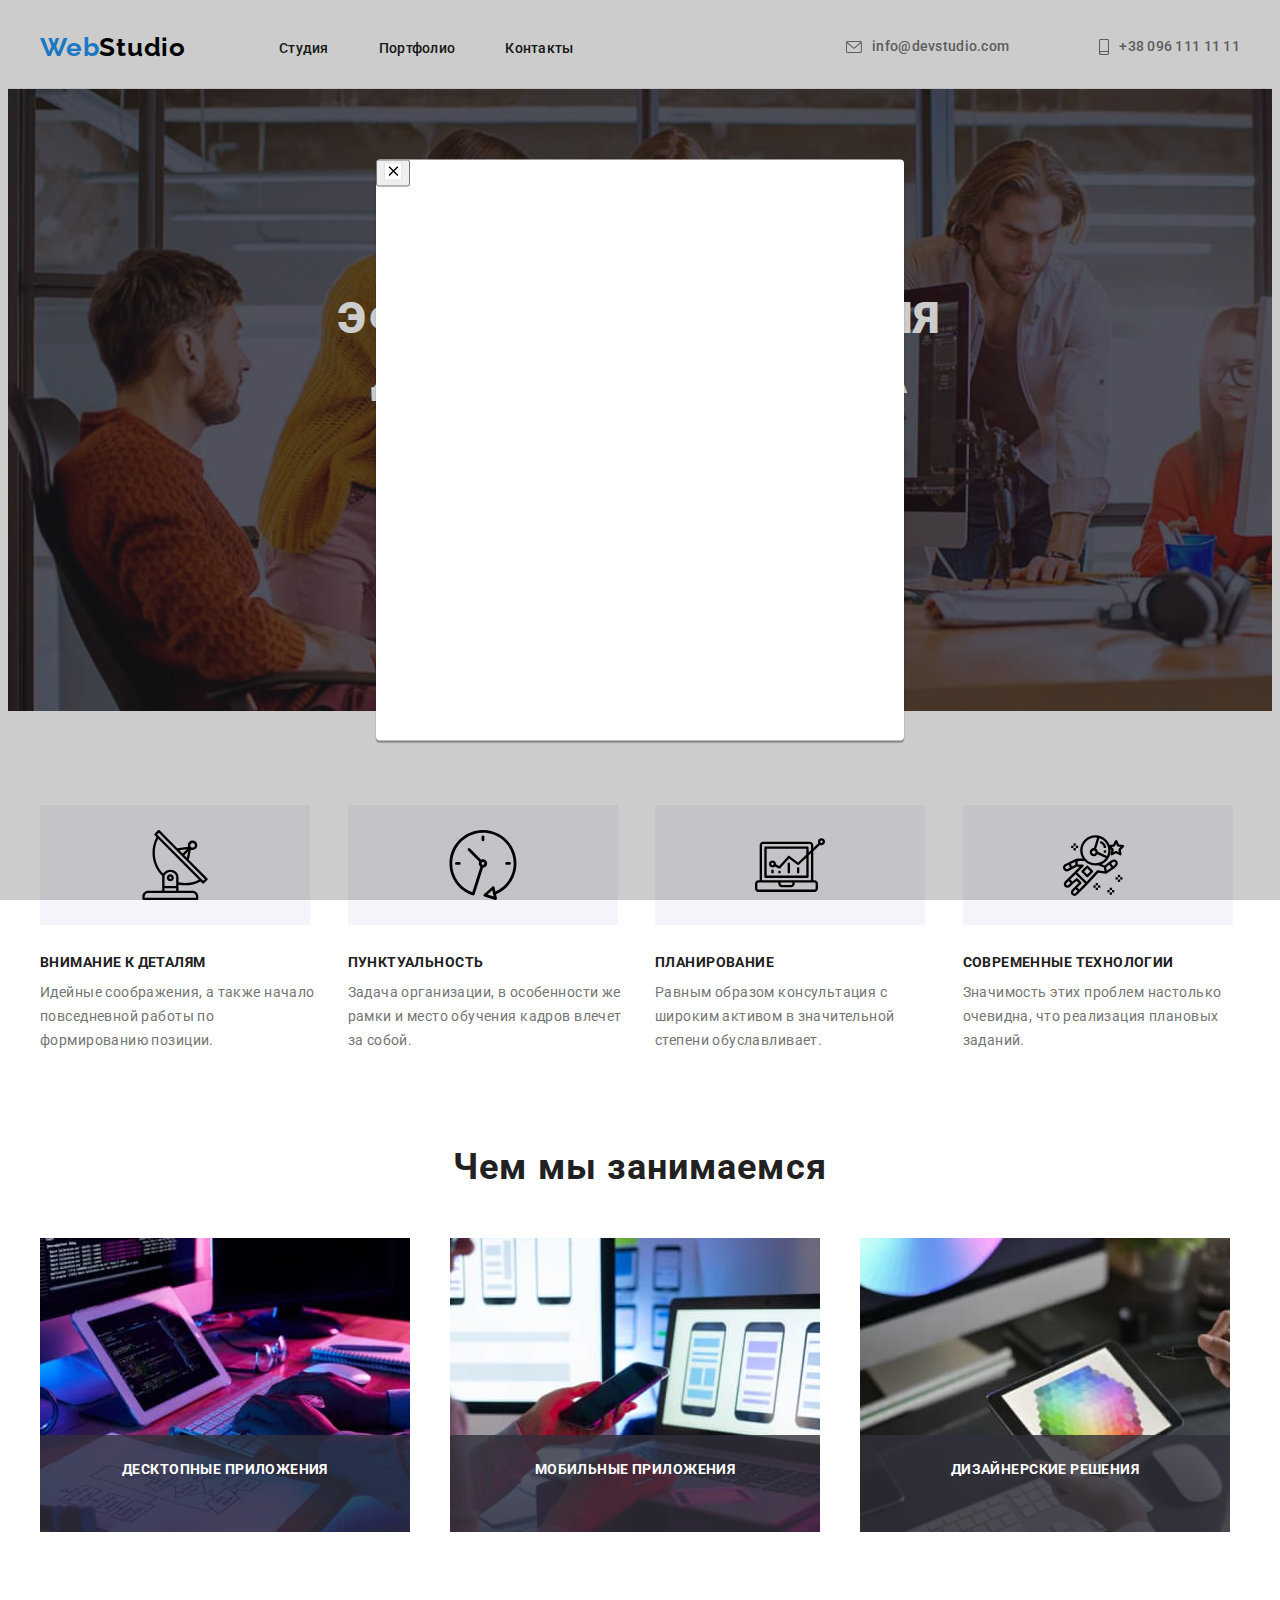
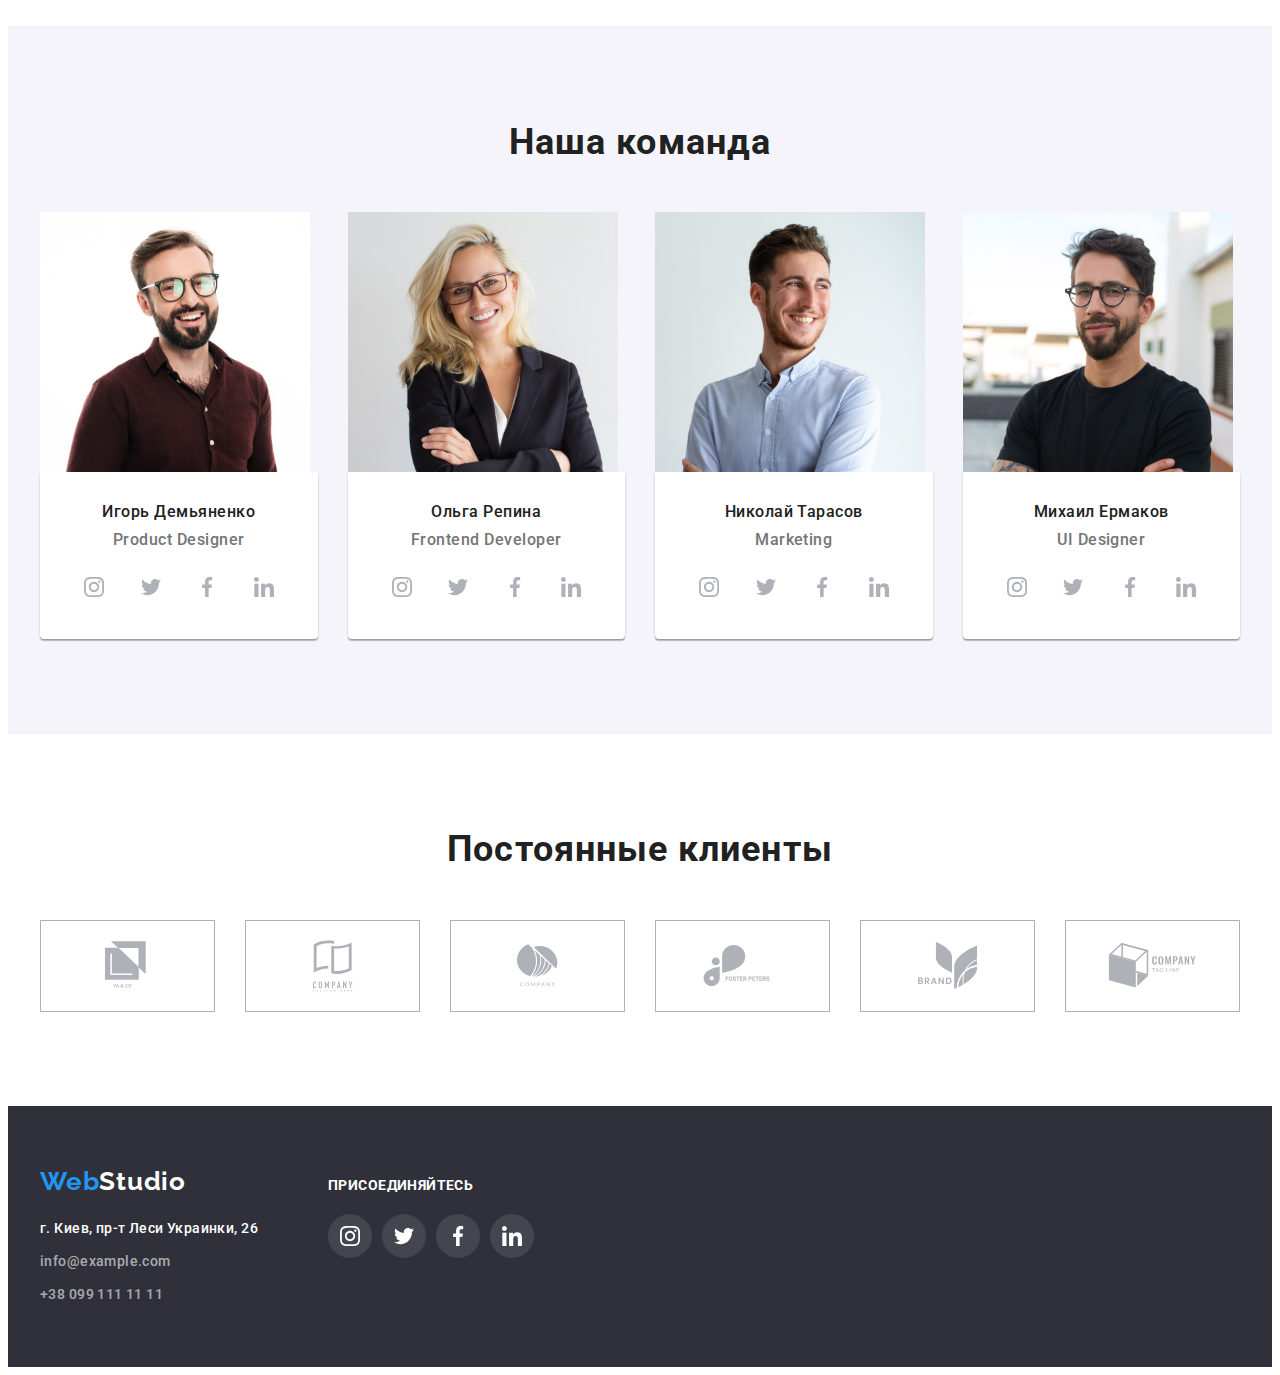
==== index.html @ c9450389 "hw5-1" ====
<!DOCTYPE html>
        <html lang="ru">
        <head>
            <meta charset="UTF-8">
            <meta name="viewport" content="width=device-width, initial-scale=1.0">
            <title>goit-markup-hw-01</title>
            <link rel="stylesheet" href="https://cdnjs.cloudflare.com/ajax/libs/modern-normalize/1.0.0/modern-normalize.min.css"
            integrity="sha512-ISS7cAi1PEhQ8jnbJpJZMd29NlhNj4AWYyLOSp2CE/CsHxTCu+r+t0D2yoJudVrd0/8fTVPUVDzY5Tvli75u/g=="
            crossorigin="anonymous" />
            <link rel="preconnect" href="https://fonts.gstatic.com">
            <link href="https://fonts.googleapis.com/css2?family=Raleway:wght@700&family=Roboto:wght@400;500;700;900&display=swap"
                rel="stylesheet">
            <link rel="stylesheet" href="https://cdnjs.cloudflare.com/ajax/libs/animate.css/4.1.1/animate.min.css" />
            <link rel="stylesheet" href="./css/styles.css">
        </head>
        
        <body>
         <header class="header">
             <div class="container">
                    <nav class="navigation">
                        <a class="logo link" href="./index.html" lang="en">Web<span class="header-logo">Studio</span></a>
                            <ul class="navigation-list list">
                                <li class="navigation-item">
                                        <a class="navigation-link link" href="">Студия</a>
                                    </li>
                                <li class="navigation-item">
                                        <a class="navigation-link link" href="./portfolio.html">Портфолио</a>
                                    </li>
                                <li class="navigation-item">
                                        <a class="navigation-link link" href="">Контакты</a>
                                </li>
                            </ul>
                    </nav>
                        <ul class="header-list list">
                            <li class="header-list-link">
                                <a class="mail-link link" href="mailto:info@devstudio.com">
                                    <svg class="mail-icon">
                                        <use href="./images/icons.svg#icon-envelope"></use>
                                    </svg>
                                    info@devstudio.com
                                </a>
                            </li>
                            <li class="header-list-link">
                                <a class="tel-link link" href="tel:+380961111111">
                                    <svg class="tel-icon">
                                        <use href="./images/icons.svg#icon-smartphone"></use>
                                    </svg>
                                    +38 096 111 11 11
                                </a>
                            </li>
                        </ul>
                </div>
         </header>
        

         <main>
            <!-- Hero-->
            <section class="hero">
                <div class="hero-center container">
                    <h1 class="hero-title">Эффективные решения для вашего бизнеса</h1>
                    <button class="modal-button" type="button">Заказать услугу</button>
                </div>
            </section>

           <!-- advantages-->
            <section class="advantages">
                <div class="container">
                    <h2 class="visually-hidden">Преимущества вебстудии</h2>
                    <ul class="advantages-list list">
                        <li class="advantages-list-item">
                            <div class="advantages-icon">
                                <svg class="features-icon">
                                    <use href="./images/icons.svg#icon-antenna"></use>
                                </svg>
                            </div>
                            <h3 class="advantages-title">Внимание к деталям</h3>
                            <p class="advantages-description">Идейные соображения, а также начало повседневной работы по формированию позиции.</p>
                        </li>
                        <li class="advantages-list-item"> 
                            <div class="advantages-icon">
                                <svg class="features-icon">
                                    <use href="./images/icons.svg#icon-clock"></use>
                                </svg>
                            </div>
                            <h3 class="advantages-title">Пунктуальность</h3>
                            <p class="advantages-description">Задача организации, в особенности же рамки и место обучения кадров влечет за собой.</p>
                        </li>
                        <li class="advantages-list-item">
                            <div class="advantages-icon">
                                <svg class="features-icon">
                                    <use href="./images/icons.svg#icon-diagram"></use>
                                </svg>
                            </div>
                            <h3 class="advantages-title">Планирование</h3>
                            <p class="advantages-description">Равным образом консультация с широким активом в значительной степени обуславливает.</p>
                        </li>
                        <li class="advantages-list-item">
                            <div class="advantages-icon">
                                <svg class="features-icon">
                                    <use href="./images/icons.svg#icon-astronaut"></use>
                                </svg>
                                    
                            </div>
                            <h3 class="advantages-title">Современные технологии</h3>
                            <p class="advantages-description">Значимость этих проблем настолько очевидна, что реализация плановых заданий.</p>
                        </li>
                    </ul>
                </div>
            </section>

            <!--about work-->
          <section class="work"> 
              <div class="container">
                    <h2 class="title">Чем мы занимаемся</h2>
                        <ul class="work-list list">
                            <li class="work-list-item">
                                <div class="work-thumb">
                                    <img src="./images/about_work/develop.jpg" width="370" height="294" alt="Разработка эффективных решений">
                                    <p class="work-list-paragraf">Десктопные приложения</p>
                                </div>
                            </li>
                            <li class="work-list-item">
                                <div class="work-thumb">
                                    <img src="./images/about_work/mobile.jpg" width="370" height="294" alt="Мобильны приложения">
                                    <p class="work-list-paragraf">Мобильные приложения</p>
                                </div>
                            </li>
                            <li class="work-list-item">
                                <div class="work-thumb">
                                    <img src="./images/about_work/color.jpg" width="370" height="294" alt="Графика">
                                    <p class="work-list-paragraf">Дизайнерские решения</p>
                                </div>
                            </li>
                        </ul>
                </div>
          </section>

            <!--team-->
          <section class="our-team">
                <div class="container">
                    <h2 class="title">Наша команда</h2>
                    <ul class="team-list list">
                        <li class="team-list-item">
                        <img src="./images/team/Igor.jpg" width="270" height="260" alt="Продакт менеджер">
                            <div class="team-list-content">
                                <h3 class="team">Игорь Демьяненко</h3>
                                <p class="team-position" lang="en">Product Designer</p>
                                <ul class="social-list list">
                                    <li class="social-list-item">
                                        <a href="" class="social-list-link link">
                                            <svg class="social-list-icon">
                                                <use href="./images/icons.svg#icon-instagram"></use>
                                            </svg>
                                        </a>
                                    </li>
                                    <li class="social-list-item">
                                        <a href="" class="social-list-link link">
                                            <svg class="social-list-icon">
                                                <use href="./images/icons.svg#icon-twitter"></use>
                                            </svg>
                                        </a>
                                    </li>
                                    <li class="social-list-item">
                                        <a href="" class="social-list-link link">
                                            <svg class="social-list-icon">
                                                <use href="./images/icons.svg#icon-facebook"></use>
                                            </svg>
                                        </a>
                                    </li>
                                    <li class="social-list-item">
                                        <a href="" class="social-list-link link">
                                            <svg class="social-list-icon">
                                                <use href="./images/icons.svg#icon-linkedin"></use>
                                            </svg>
                                        </a>
                                    </li>
                                </ul>
                            </div>
                        </li>
                        <li class="team-list-item">
                            <img src="./images/team/Olga.jpg" width="270" height="260" alt="Фронтэнд разработчик">
                            <div class="team-list-content">
                                <h3 class="team">Ольга Репина</h3>
                                <p class="team-position" lang="en">Frontend Developer</p>
                                <ul class="social-list list">
                                    <li class="social-list-item">
                                        <a href="" class="social-list-link link">
                                            <svg class="social-list-icon">
                                                <use href="./images/icons.svg#icon-instagram"></use>
                                            </svg>
                                        </a>
                                    </li>
                                    <li class="social-list-item">
                                        <a href="" class="social-list-link link">
                                            <svg class="social-list-icon">
                                                <use href="./images/icons.svg#icon-twitter"></use>
                                            </svg>
                                        </a>
                                    </li>
                                    <li class="social-list-item">
                                        <a href="" class="social-list-link link">
                                            <svg class="social-list-icon">
                                                <use href="./images/icons.svg#icon-facebook"></use>
                                            </svg>
                                        </a>
                                    </li>
                                    <li class="social-list-item">
                                        <a href="" class="social-list-link link">
                                            <svg class="social-list-icon">
                                                <use href="./images/icons.svg#icon-linkedin"></use>
                                            </svg>
                                        </a>
                                    </li>
                                </ul>
                            </div>
                        </li>
                        <li class="team-list-item">
                            <img src="./images/team/Nick.jpg" width="270" height="260" alt="Маркетолог">
                            <div class="team-list-content">
                                <h3 class="team">Николай Тарасов</h3>
                                <p class="team-position" lang="en">Marketing</p>
                                <ul class="social-list list">
                                    <li class="social-list-item">
                                        <a href="" class="social-list-link link">
                                            <svg class="social-list-icon">
                                                <use href="./images/icons.svg#icon-instagram"></use>
                                            </svg>
                                        </a>
                                    </li>
                                    <li class="social-list-item">
                                        <a href="" class="social-list-link link">
                                            <svg class="social-list-icon">
                                                <use href="./images/icons.svg#icon-twitter"></use>
                                            </svg>
                                        </a>
                                    </li>
                                    <li class="social-list-item">
                                        <a href="" class="social-list-link link">
                                            <svg class="social-list-icon">
                                                <use href="./images/icons.svg#icon-facebook"></use>
                                            </svg>
                                        </a>
                                    </li>
                                    <li class="social-list-item">
                                        <a href="" class="social-list-link link">
                                            <svg class="social-list-icon">
                                                <use href="./images/icons.svg#icon-linkedin"></use>
                                            </svg>
                                        </a>
                                    </li>
                                </ul>
                            </div>
                        </li>
                        <li class="team-list-item">
                            <img src="./images/team/Misha.jpg" width="270" height="260" alt="Дизайнер"> 
                            <div class="team-list-content">
                                <h3 class="team">Михаил Ермаков</h3>
                                <p class="team-position" lang="en">UI Designer</p>
                                <ul class="social-list list">
                                    <li class="social-list-item">
                                        <a href="" class="social-list-link link">
                                            <svg class="social-list-icon">
                                                <use href="./images/icons.svg#icon-instagram"></use>
                                            </svg>
                                        </a>
                                    </li>
                                    <li class="social-list-item">
                                        <a href="" class="social-list-link link">
                                            <svg class="social-list-icon">
                                                <use href="./images/icons.svg#icon-twitter"></use>
                                            </svg>
                                        </a>
                                    </li>
                                    <li class="social-list-item">
                                        <a href="" class="social-list-link link">
                                            <svg class="social-list-icon">
                                                <use href="./images/icons.svg#icon-facebook"></use>
                                            </svg>
                                        </a>
                                    </li>
                                    <li class="social-list-item">
                                        <a href="" class="social-list-link link">
                                            <svg class="social-list-icon">
                                                <use href="./images/icons.svg#icon-linkedin"></use>
                                            </svg>
                                        </a>
                                    </li>
                                </ul>
                            </div>
                        </li>
                    </ul>
                </div>
          </section>

          <!--client-->
            <section class="client">
                <div class="container">
                    <h2 class="client-title title">Постоянные клиенты</h2>
                    <ul class="client-list list">
                        <li class="client-list-item">
                            <a class="client-link link" href="">
                                <svg class="client-link-icon" width="45px" height="50px">
                                    <use href="./images/icons.svg#icon-logo-1"></use>
                                </svg>
                            </a>
                        </li>
                        <li class="client-list-item">
                            <a class="client-link link" href="">
                                <svg class="client-link-icon" width="40px" height="52px">
                                    <use href="./images/icons.svg#icon-logo-2"></use>
                                </svg>
                            </a>
                        </li>
                        <li class="client-list-item">
                            <a class="client-link link" href="">
                                <svg class="client-link-icon" width="41px" height="43px">
                                    <use href="./images/icons.svg#icon-logo-3"></use>
                                </svg>
                            </a>
                        </li>
                        <li class="client-list-item">
                            <a class="client-link link" href="">
                                <svg class="client-link-icon" width="80px" height="42px">
                                    <use href="./images/icons.svg#icon-logo-4"></use>
                                </svg>
                            </a>
                        </li>
                        <li class="client-list-item">
                            <a class="client-link link" href="">
                                <svg class="client-link-icon" width="59px" height="47px">
                                    <use href="./images/icons.svg#icon-logo-5"></use>
                                </svg>
                            </a>
                        </li>
                        <li class="client-list-item">
                            <a class="client-link link" href="">
                                <svg class="client-link-icon" width="89px" height="45px">
                                    <use href="./images/icons.svg#icon-logo-6"></use>
                                </svg>
                            </a>
                        </li>
                    </ul>
                </div>
            </section>

         </main>
          

         <footer class="footer">
            <div class="footer-container container">
                <div class="container-logo">
                    <a class="logo link" href="./index.html" lang="en">Web<span class="footer-logo">Studio</span></a>
                    <address class="address">
                        <ul class="footer-list list">
                            <li class="footer-list-item">
                                <a class="contact-adress link" href="https://goo.gl/maps/8bbEBqnTATMpC2DeA" target="_blank"
                                    rel="noopener noreferrer">г. Киев, пр-т Леси Украинки, 26</a>
                            </li>
                            <li class="footer-list-item">
                                <a class="contact-info link" href="mailto:info@example.com">info@example.com</a>
                            </li>
                            <li class="footer-list-item">
                                <a class="contact-info link" href="tel:+380991111111=">+38 099 111 11 11</a>
                            </li>
                        </ul>
                    </address>
                </div>
                <div class="footer-social">
                <b class="footer-social-title">присоединяйтесь</b>
                <ul class="footer-social-list list">
                        <li class="footer-social-item">
                            <a class="footer-social-link link" href="">
                                <svg class="footer-icon" width="20px" height="20px">
                                    <use href="./images/icons.svg#icon-instagram"></use>
                                </svg>
                            </a>
                        </li>
                        <li class="footer-social-item">
                            <a class="footer-social-link link" href="">
                                <svg class="footer-icon" width="20px" height="20px">
                                    <use href="./images/icons.svg#icon-twitter"></use>
                                </svg>
                            </a>
                        </li>
                        <li class="footer-social-item">
                            <a class="footer-social-link link" href="">
                                <svg class="footer-icon" width="20px" height="20px">
                                    <use href="./images/icons.svg#icon-facebook"></use>
                                </svg>
                            </a>
                        </li>
                        <li class="footer-social-item">
                            <a class="footer-social-link link" href="">
                                <svg class="footer-icon" width="20px" height="20px">
                                    <use href="./images/icons.svg#icon-linkedin"></use>
                                </svg>
                            </a>
                        </li>
                </ul>
                </div>
            </div>
         </footer>

        <div class="backdrop">
            <div class="modal">
                <button class="modal-close-btn" type="button">
                    <svg class="modal-close-btn-icon" width="18px" height="18px">
                        <use href=./images/icons.svg#icon-close-black-18dp-2-1></use>
                    </svg>
                </button>
            </div>

        </div>

        </body>
        
        </html>
---- css/styles.css ----
:root {
  --main-font: "Roboto", sans-serif;
  --secondary-font: "Raleway", sans-serif;
  --accent-color: #2196f3;
  --accent-text-color: #757575;
  --accent-title-color: #212121;
  --primary-white-color: #ffffff;
  --footer-background-color: #2f303a;
  --secondary-background-color: #f5f4fa;
  --section-padding-bottom: 49px;
  --icon-color: #afb1b8;
}

body {
  font-family: var(--main-font);
}

h1,
h2,
h3,
h4,
h5,
h6,
p {
  margin: 0;
}

ul,
ol {
  margin: 0;
  padding: 0;
}

img {
  display: block;
}

.link {
  text-decoration: none;
}

.list {
  list-style: none;
}

.address {
  font-style: normal;
}

.visually-hidden {
  position: absolute !important;
  clip: rect(1px 1px 1px 1px); /* IE6, IE7 */
  clip: rect(1px, 1px, 1px, 1px);
  padding: 0 !important;
  border: 0 !important;
  height: 1px !important;
  width: 1px !important;
  overflow: hidden;
}

/*==========HEADER============*/

.header {
  padding-top: 24px;
  padding-bottom: 25px;
}

.header .container {
  display: flex;
  align-items: center;
  margin-left: auto;
}

.container {
  width: 1200px;
  margin: 0 auto;
  padding-left: 15px;
  padding-right: 15px;
}

.navigation {
  display: flex;
  align-items: center;
}

.navigation-list {
  display: flex;
  align-items: center;
  margin-left: 93px;
}

.container-logo .logo {
  font-family: var(--secondary-font);
  font-weight: 700;
  font-size: 26px;
  line-height: 1.19;
  letter-spacing: 0.03em;
  color: var(--accent-color);
  margin-bottom: 20px;
  display: block;
}

.navigation .logo {
  font-family: var(--secondary-font);
  font-weight: 700;
  font-size: 26px;
  line-height: 1.19;
  letter-spacing: 0.03em;
  color: var(--accent-color);
}

.navigation-item:not(:last-child) {
  margin-right: 50px;
}

.header .header-logo {
  font-family: var(--secondary-font);
  font-weight: 700;
  font-size: 26px;
  line-height: 1.19;
  letter-spacing: 0.03em;
  color: #000000;
}

.navigation-link {
  font-weight: 500;
  font-size: 14px;
  line-height: 1.14;
  letter-spacing: 0.02em;
  color: var(--accent-title-color);

  transition: color 250ms cubic-bezier(0.4, 0, 0.2, 1);
}

.navigation-link:hover,
.navigation-link:focus {
  color: var(--accent-color);
}

.mail-link {
  font-weight: 500;
  font-size: 14px;
  line-height: 1.14;
  letter-spacing: 0.02em;
  color: var(--accent-text-color);
  margin-left: auto;
  margin-right: 40px;
  display: flex;
  align-items: center;
  transition: color 250ms cubic-bezier(0.4, 0, 0.2, 1);
}

.mail-icon {
  margin-right: 10px;
  width: 16px;
  height: 12px;
  fill: var(--accent-text-color);
  transition: fill 250ms cubic-bezier(0.4, 0, 0.2, 1);
}

.mail-link:hover .mail-icon,
.mail-link:focus .mail-icon {
  fill: var(--accent-color);
}

.tel-icon {
  width: 10px;
  height: 16px;
  margin-right: 10px;
  fill: var(--accent-text-color);

  transition: fill 250ms cubic-bezier(0.4, 0, 0.2, 1);
}

.mail-link:hover,
.mail-link:focus {
  color: var(--accent-color);
}

.tel-link:hover,
.tel-link:focus {
  color: var(--accent-color);
}

.tel-link:hover .tel-icon,
.tel-link:focus .tel-icon {
  fill: var(--accent-color);
}

.tel-link {
  font-weight: 500;
  font-size: 14px;
  line-height: 1.14;
  letter-spacing: 0.02em;
  color: var(--accent-text-color);
  display: flex;
  align-items: center;
  justify-content: center;

  transition: color 250ms cubic-bezier(0.4, 0, 0.2, 1);
}

.header-list {
  display: flex;
  margin-left: auto;
}

.header-list-link:not(:last-child) {
  margin-right: 50px;
}

.header {
  border-bottom: 1px solid #ececec;
}
/*==========HEADER END============*/

/*==========HERO============*/

.hero-title {
  font-weight: 900;
  font-family: var(--main-font);
  font-size: 44px;
  line-height: 1.36;
  text-align: center;
  letter-spacing: 0.06em;
  text-transform: uppercase;
  margin-bottom: 30px;
  color: var(--primary-white-color);
  max-width: 696px;
  margin: 0 auto;
  margin-bottom: 50px;
}

.hero {
  padding-top: 200px;
  padding-bottom: 200px;
  text-align: center;
  max-width: 1600px;
  margin: 0 auto;
  background-color: var(--footer-background-color);
  background-image: linear-gradient(
      rgba(47, 48, 58, 0.4),
      rgba(47, 48, 58, 0.4)
    ),
    url(../images/hero/hero.jpg);
  background-repeat: no-repeat;
  background-size: cover;
}

/*==========HERO END============*/

/*==========ADVANTAGES============*/

.advantages-list {
  display: flex;
  margin-left: -30px;
  margin-top: -30px;
}

.advantages-list-item {
  margin-left: 30px;
  margin-top: 30px;
  flex-basis: calc(100% / 4 - 30px);
}

.advantages-title {
  font-weight: 700;
  font-size: 14px;
  line-height: 1.14;
  letter-spacing: 0.03em;
  text-transform: uppercase;
  color: var(--accent-title-color);
  margin-bottom: 10px;
}

.advantages-description {
  font-weight: normal;
  font-size: 14px;
  line-height: 1.71;
  letter-spacing: 0.03em;
  color: var(--accent-text-color);
}

.advantages {
  padding-top: 94px;
  padding-bottom: 94px;
}

.advantages-icon {
  display: flex;
  align-items: center;
  justify-content: center;
  width: 270px;
  height: 120px;
  margin-bottom: 30px;
  background-color: var(--secondary-background-color);
}

.features-icon {
  width: 70px;
  height: 70px;
}

/*==========ADVANTAGES END============*/

/*==========WORK============*/

.work .title {
  margin-bottom: var(--section-padding-bottom);
}

.work-list {
  display: flex;
  margin-left: -30px;
  margin-top: -30px;
}

.work-list-item {
  margin-left: 30px;
  margin-top: 30px;
  flex-basis: calc(100% / 3 - 30px);
}

.work-thumb {
  position: relative;
}

.work {
  padding-bottom: 94px;
}

.work-list-paragraf {
  position: absolute;
  bottom: 0;
  left: 0;

  width: 370px;
  height: 70px;
  padding-top: 27px;
  background: rgba(47, 48, 58, 0.8);

  font-family: var(--main-font);
  font-weight: 700;
  font-size: 14px;
  line-height: 1.14;
  text-align: center;
  letter-spacing: 0.03em;
  text-transform: uppercase;
  color: #ffffff;
}
/*==========WORK END============*/

/*==========TEAM============*/
.team {
  font-weight: 500;
  font-size: 16px;
  line-height: 1.19;
  text-align: center;
  letter-spacing: 0.03em;
  color: var(--accent-title-color);
  margin-bottom: 9px;
}

.our-team {
  background-color: var(--secondary-background-color);
  padding-top: 95px;
  padding-bottom: 95px;
}

.social-list-icon {
  width: 20px;
  height: 20px;
  fill: var(--icon-color);
  transition: fill 250ms cubic-bezier(0.4, 0, 0.2, 1);
}

.social-list {
  display: flex;
  align-items: center;
  justify-content: space-between;
  padding-right: 32px;
  padding-left: 32px;
}

.social-list-link {
  display: flex;
  width: 44px;
  justify-content: center;
  align-items: center;
  height: 44px;
  border-radius: 50%;
  transition: background-color 250ms cubic-bezier(0.4, 0, 0.2, 1);
}

.social-list-link:hover,
.social-list-link:focus {
  background-color: var(--accent-color);
}

.social-list-link:hover .social-list-icon,
.social-list-link:focus .social-list-icon {
  fill: var(--primary-white-color);
}

.our-team .title {
  margin-bottom: var(--section-padding-bottom);
}

.team-list {
  display: flex;
  margin-left: -30px;
  margin-top: -30px;
}

.team-list-item {
  margin-left: 30px;
  margin-top: 30px;
  flex-basis: calc(100% / 4 - 30px);
}

.team-list-content {
  padding-top: 30px;
  padding-bottom: 30px;
  background-color: #fff;
  box-shadow: 0px 1px 3px rgba(0, 0, 0, 0.12), 0px 1px 1px rgba(0, 0, 0, 0.14),
    0px 2px 1px rgba(0, 0, 0, 0.2);
  border-radius: 0px 0px 4px 4px;
}

.team-position {
  font-weight: 500;
  font-size: 16px;
  line-height: 19px1.19;
  text-align: center;
  letter-spacing: 0.03em;
  color: var(--accent-text-color);
  margin-bottom: 16px;
}

/*==========FOOTER============*/

.footer .footer-logo {
  font-family: var(--secondary-font);
  font-weight: 700;
  font-size: 26px;
  line-height: 1.19;
  letter-spacing: 0.03em;
  color: var(--primary-white-color);
}

.footer {
  background-color: var(--footer-background-color);
  padding-top: 60px;
  padding-bottom: 60px;
}

.footer-list-item:not(:last-child) {
  margin-bottom: 9px;
}

.footer-social-title {
  font-family: var(--main-font);
  font-weight: 700;
  font-size: 14px;
  line-height: 1.14;
  letter-spacing: 0.03em;
  text-transform: uppercase;
  color: var(--primary-white-color);
  display: flex;
  margin-bottom: 20px;
}

.footer-social-item:not(:last-child) {
  margin-right: 10px;
}

.footer-container {
  display: flex;
  align-items: baseline;
}

.footer-social-link {
  display: flex;
  align-items: center;
  justify-content: center;
  width: 44px;
  height: 44px;
  border-radius: 50%;
  background-color: rgba(255, 255, 255, 0.1);
  transition: background-color 250ms cubic-bezier(0.4, 0, 0.2, 1);
}

.footer-social-list {
  display: flex;
  align-items: center;
}

.footer-icon {
  width: 20px;
  height: 20px;
  fill: var(--primary-white-color);
}

.footer-social-link:hover,
.footer-social-link:focus {
  background-color: var(--accent-color);
}

/*==========FOOTER END============*/

.container-logo {
  margin-right: 70px;
}

.contact-adress {
  font-weight: 500;
  font-size: 14px;
  line-height: 1.71;
  letter-spacing: 0.03em;
  color: var(--primary-white-color);
}

.contact-info {
  font-weight: 500;
  font-size: 14px;
  line-height: 1.71;
  letter-spacing: 0.03em;
  color: rgba(255, 255, 255, 0.6);
}

/*==========TEAM END============*/

/*==========CLIENT============*/

.client {
  padding-top: 94px;
  padding-bottom: 94px;
}

.client-list {
  display: flex;
  margin-top: -30px;
  margin-left: -30px;
}

.client-list-item {
  margin-top: 30px;
  margin-left: 30px;
  flex-basis: calc(100% / 6 - 30px);
  height: 90px;
  border: 1px solid #afb1b8;
}

.client-link {
  display: flex;
  align-items: center;
  justify-content: center;
  border-radius: 4px;
  /*border: 1px solid var(--icon-color);*/
  width: 100%;
  height: 100%;
  transition: border 250ms cubic-bezier(0.4, 0, 0.2, 1);
}

.client-title {
  margin-bottom: 50px;
}

.client-link:hover .client-link-icon,
.client-link:focus .client-link-icon {
  fill: var(--accent-color);
}

.client-link:hover,
.client-link:focus {
  border: 1px solid var(--accent-color);
}

.client-link-icon {
  fill: var(--icon-color);
  transition: fill 250ms cubic-bezier(0.4, 0, 0.2, 1);
}

/*==========CLIENT END============*/

/*==========COMPONENTS============*/
.title {
  font-weight: 700;
  font-size: 36px;
  line-height: 1.17;
  text-align: center;
  letter-spacing: 0.03em;
  color: var(--accent-title-color);
}
/*==========COMPONENTS END============*/

/*==========FILTER PROJECT============*/
.modal-button {
  min-width: 200px;
  padding-top: 10px;
  padding-bottom: 10px;
  padding-left: 32px;
  padding-right: 32px;
  font-weight: 700;
  font-size: 16px;
  line-height: 1.88;
  display: flex;
  align-items: center;
  text-align: center;
  letter-spacing: 0.06em;
  color: var(--primary-white-color);
  cursor: pointer;
  background-color: var(--accent-color);
  border-radius: 4px;
  margin: auto;
  border: 1px solid transparent;
}

.filter-services {
  padding-top: 6px;
  padding-bottom: 6px;
  padding-left: 22px;
  padding-right: 22px;
  border-radius: 4px;
  border: transparent;

  font-weight: 500;
  font-size: 16px;
  line-height: 1.63;
  text-align: center;
  letter-spacing: 0.03em;
  color: var(--accent-title-color);
  cursor: pointer;

  transition: background-color 250ms cubic-bezier(0.4, 0, 0.2, 1),
    color 250ms cubic-bezier(0.4, 0, 0.2, 1),
    box-shadow 250ms cubic-bezier(0.4, 0, 0.2, 1);
}

.project-list-item:hover,
.project-list-item:focus {
  box-shadow: 0px 1px 1px rgba(0, 0, 0, 0.12), 0px 4px 4px rgba(0, 0, 0, 0.06),
    1px 4px 6px rgba(0, 0, 0, 0.16);
}

.filter-services:hover,
.filter-services:focus {
  background-color: var(--accent-color);
  color: var(--primary-white-color);
  box-shadow: 0px 3px 1px rgba(0, 0, 0, 0.1), 0px 1px 2px rgba(0, 0, 0, 0.08),
    0px 2px 2px rgba(0, 0, 0, 0.12);
}

.project-list-title {
  font-family: var(--main-font);
  font-weight: 700;
  font-size: 18px;
  line-height: 2;
  letter-spacing: 0.06em;
  color: var(--accent-title-color);
  margin-bottom: 4px;
}

.project-item {
  font-family: var(--main-font);
  font-weight: normal;
  font-size: 16px;
  line-height: 1.88;
  letter-spacing: 0.03em;
  color: var(--accent-text-color);
}

.filter-projects .container {
  align-items: center;
}

.services-list {
  display: flex;
  justify-content: center;
  margin-bottom: 50px;
  align-items: center;
}

.project-list-content {
  padding-top: 20px;
  padding-bottom: 20px;
  padding-left: 24px;
  padding-right: 24px;
  border-bottom: 1px solid #eeeeee;
  border-left: 1px solid #eeeeee;
  border-right: 1px solid #eeeeee;
}

.services-list-item:not(:last-child) {
  margin-right: 8px;
}

.project-list {
  display: flex;
  margin-left: -30px;
  margin-top: -30px;
  flex-wrap: wrap;
}

.project-list-item {
  margin-left: 30px;
  margin-top: 30px;
  flex-basis: calc(100% / 3 - 30px);
  transition: box-shadow 250ms cubic-bezier(0.4, 0, 0.2, 1);
}

.filter-projects {
  padding-top: 94px;
  padding-bottom: 94px;
}

.overlay {
  position: absolute;
  top: 0;
  left: 0;
  background: rgba(33, 150, 243, 0.9);
  overflow: auto;

  transform: translateY(100%);
  transition: transform 250ms cubic-bezier(0.4, 0, 0.2, 1);

  padding: 63px 24px;

  height: 100%;
  font-family: var(--main-font);
  font-weight: 400;
  font-size: 18px;
  line-height: 1.56;
  letter-spacing: 0.03em;
  color: #ffffff;
}

.thumb {
  position: relative;
  overflow: hidden;
}

.project-link:hover .overlay,
.project-link:focus .overlay {
  transform: translateY(0);
}

/*==========FILTER PROJECT END============*/

/*==========BACKDROP============*/

.backdrop {
  position: fixed;
  top: 0;
  left: 0;

  width: 100vw;
  height: 100vh;
  background: rgba(0, 0, 0, 0.2);
}

.modal {
  top: 50%;
  left: 50%;
  position: absolute;
  transform: translate(-50%, -50%);

  width: 528px;
  height: 581px;

  background: #ffffff;
  box-shadow: 0px 1px 3px rgba(0, 0, 0, 0.12), 0px 1px 1px rgba(0, 0, 0, 0.14),
    0px 2px 1px rgba(0, 0, 0, 0.2);
  border-radius: 4px;
}

.modal-close-btn-icon {
  background: #ffffff;
  border: 1px solid rgba(0, 0, 0, 0.1);
  box-sizing: border-box;
}

/*==========BACKDROP END============*/
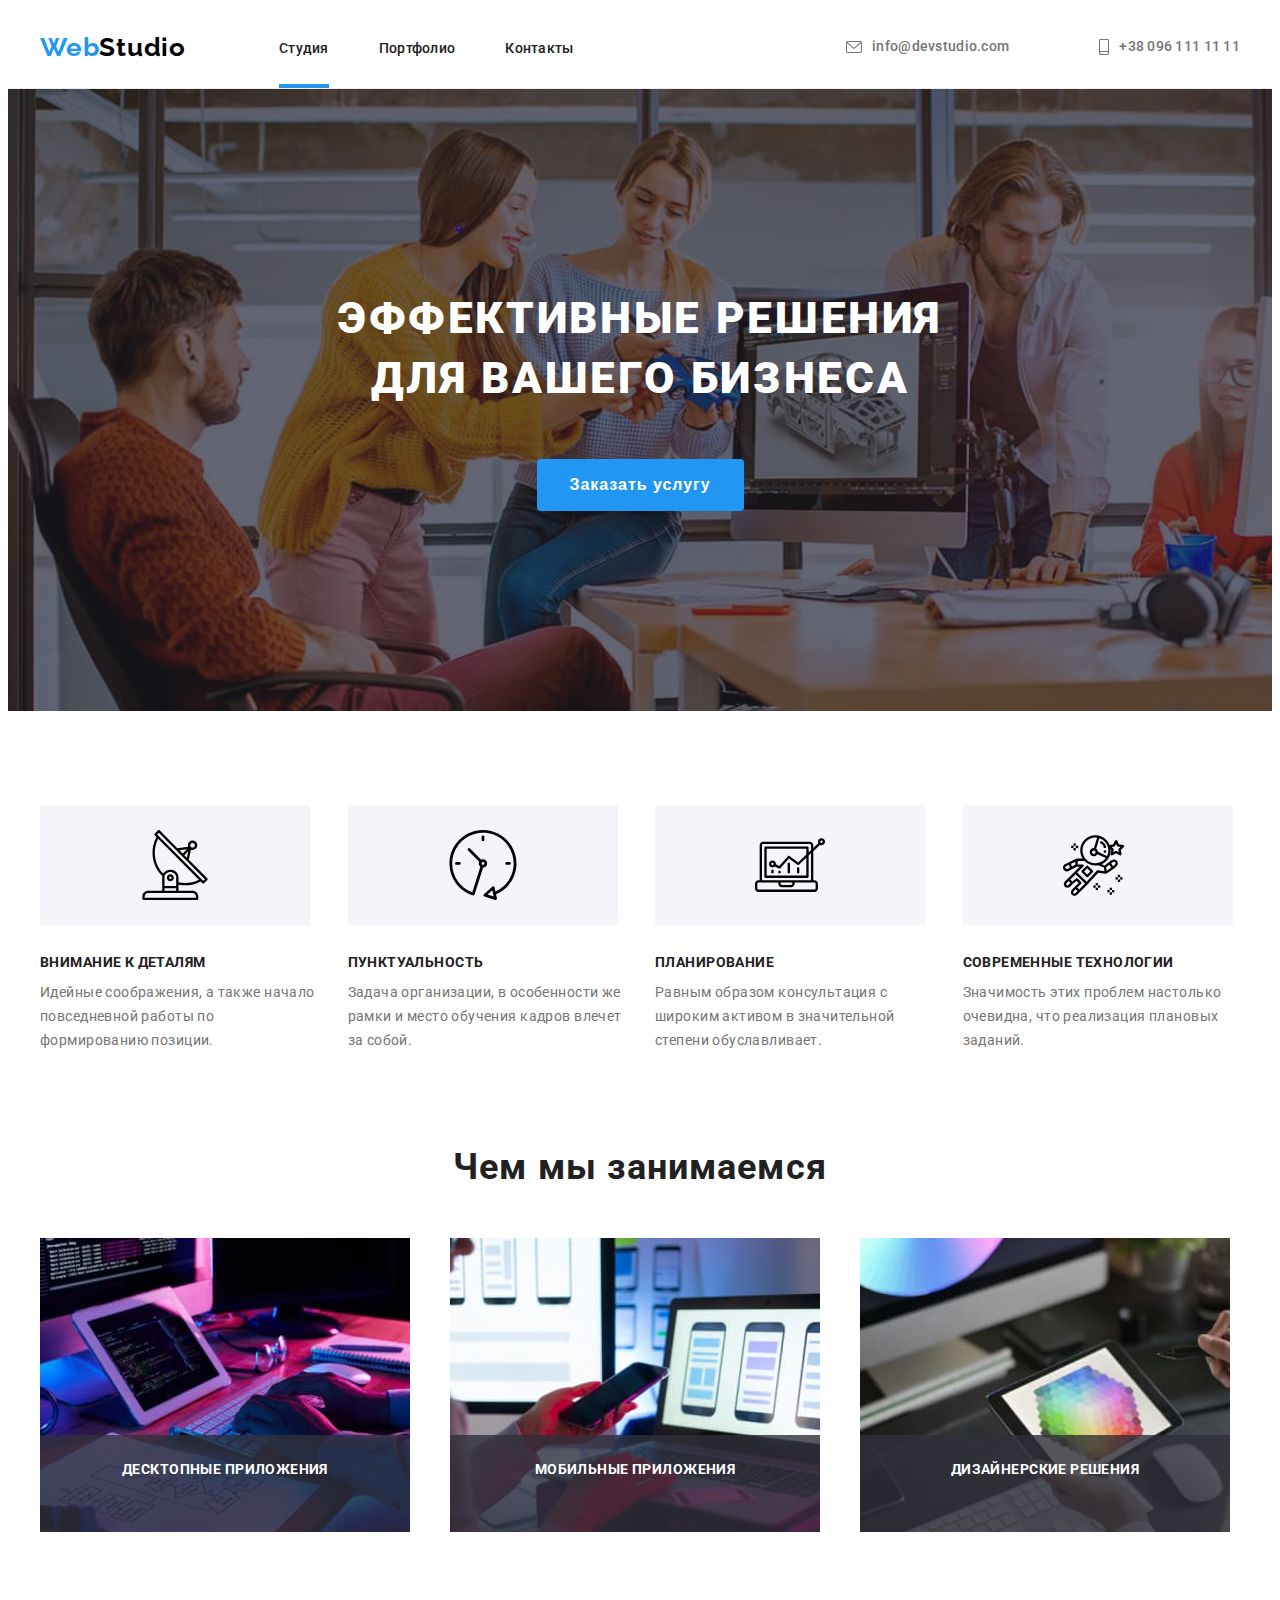
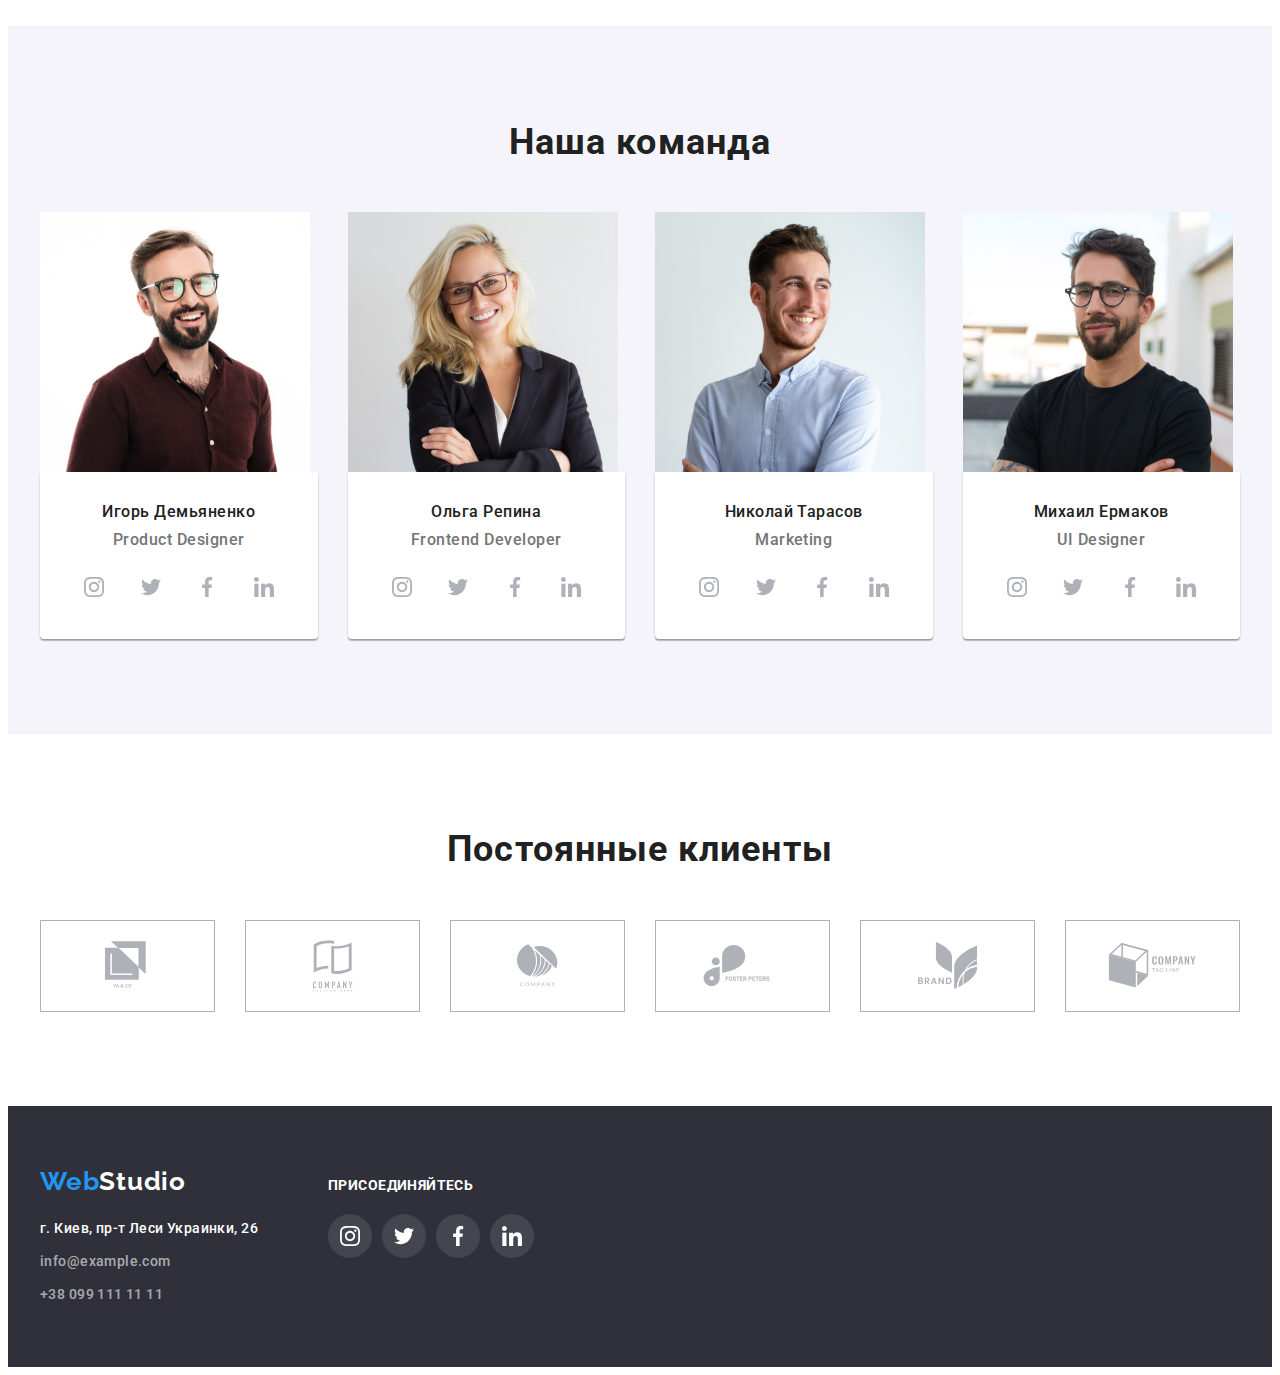
==== commit 87fb1286: "hw5-2" ====
--- a/index.html
+++ b/index.html
@@ -21,7 +21,7 @@
                         <a class="logo link" href="./index.html" lang="en">Web<span class="header-logo">Studio</span></a>
                             <ul class="navigation-list list">
                                 <li class="navigation-item">
-                                        <a class="navigation-link link" href="">Студия</a>
+                                        <a class="navigation-link current link" href="">Студия</a>
                                     </li>
                                 <li class="navigation-item">
                                         <a class="navigation-link link" href="./portfolio.html">Портфолио</a>
@@ -58,7 +58,7 @@
             <section class="hero">
                 <div class="hero-center container">
                     <h1 class="hero-title">Эффективные решения для вашего бизнеса</h1>
-                    <button class="modal-button" type="button">Заказать услугу</button>
+                    <button class="modal-button" data-modal-open type="button">Заказать услугу</button>
                 </div>
             </section>
 
@@ -401,17 +401,17 @@
             </div>
          </footer>
 
-        <div class="backdrop">
+        <div class="backdrop is-hidden" data-modal>
             <div class="modal">
-                <button class="modal-close-btn" type="button">
-                    <svg class="modal-close-btn-icon" width="18px" height="18px">
+                <button class="modal-close-btn" data-modal-close type="button">
+                    <svg class="modal-close-btn-icon">
                         <use href=./images/icons.svg#icon-close-black-18dp-2-1></use>
                     </svg>
                 </button>
             </div>
-
-        </div>
-
+         </div>
+
+        <script src="./js/modal.js"></script>
         </body>
         
         </html>--- a/css/styles.css
+++ b/css/styles.css
@@ -212,6 +212,24 @@
 .header {
   border-bottom: 1px solid #ececec;
 }
+
+.navigation-link.current {
+  position: relative;
+  padding-bottom: 32px;
+}
+
+.navigation-link.current::after {
+  content: "";
+  position: absolute;
+  left: 0;
+  bottom: 0;
+
+  width: 100%;
+  height: 4px;
+  display: block;
+  background-color: var(--accent-color);
+}
+
 /*==========HEADER END============*/
 
 /*==========HERO============*/
@@ -757,12 +775,15 @@
   width: 100vw;
   height: 100vh;
   background: rgba(0, 0, 0, 0.2);
+  opacity: 1;
+  transition: opacity 250ms cubic-bezier(0.4, 0, 0.2, 1),
+    visibility 250ms cubic-bezier(0.4, 0, 0.2, 1), pointer-events 250ms;
 }
 
 .modal {
+  position: absolute;
   top: 50%;
   left: 50%;
-  position: absolute;
   transform: translate(-50%, -50%);
 
   width: 528px;
@@ -774,10 +795,28 @@
   border-radius: 4px;
 }
 
+.modal-close-btn {
+  position: absolute;
+  top: 8px;
+  right: 8px;
+
+  border-radius: 50%;
+  border: 1px solid rgba(0, 0, 0, 0.1);
+  width: 30px;
+  height: 30px;
+  cursor: pointer;
+  background: transparent;
+}
+
 .modal-close-btn-icon {
-  background: #ffffff;
-  border: 1px solid rgba(0, 0, 0, 0.1);
-  box-sizing: border-box;
-}
-
+  width: 11px;
+  height: 11px;
+  fill: #000000;
+}
+
+.is-hidden {
+  opacity: 0;
+  visibility: hidden;
+  pointer-events: none;
+}
 /*==========BACKDROP END============*/
